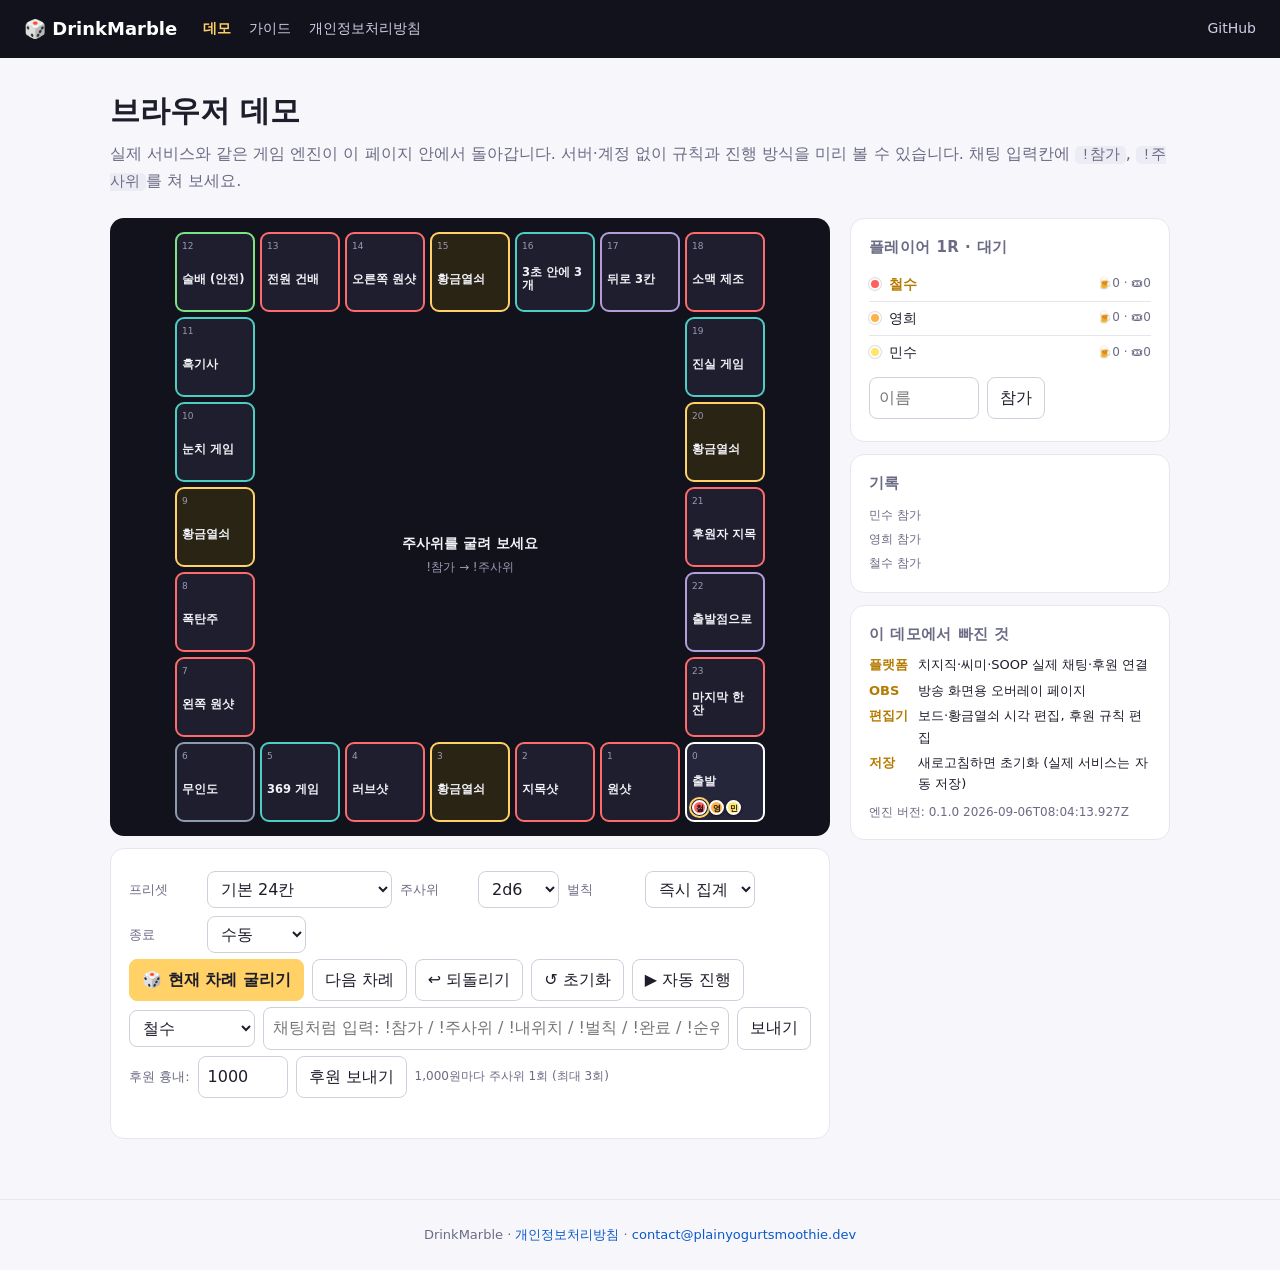
==== demo.html @ de24de2c "Site v2: landing, streamer guide, in-browser demo running the real engine - index.html: hero, how-it" ====
<!doctype html>
<html lang="ko">
<head>
<meta charset="utf-8" />
<meta name="viewport" content="width=device-width, initial-scale=1" />
<title>데모 · DrinkMarble</title>
<link rel="stylesheet" href="site.css" />
<style>
  .demo { display: grid; grid-template-columns: minmax(0, 1fr) 320px; gap: 20px; align-items: start; }
  @media (max-width: 960px) { .demo { grid-template-columns: 1fr; } }
  #board { display: grid; gap: 5px; --n: 7; --t: 80px; grid-template-columns: repeat(var(--n), var(--t)); grid-auto-rows: var(--t); justify-content: center; }
  .tile { background: #1e1e2e; border: 2px solid #3a3a55; border-radius: 9px; padding: 5px; display: flex; flex-direction: column; justify-content: space-between; position: relative; overflow: hidden; color: #f2f2f8; transition: transform .15s, box-shadow .15s; }
  .tile .idx { font-size: 9px; color: #9a9ab5; } .tile .name { font-weight: 700; font-size: 11.5px; line-height: 1.15; }
  .tile.DRINK { border-color: #ff6b6b } .tile.MISSION { border-color: #4ecdc4 } .tile.GOLDEN_KEY { border-color: #ffd166; background: #2a2415 } .tile.JAIL { border-color: #8d99ae } .tile.SAFE { border-color: #7ae582 } .tile.MOVE { border-color: #b39ddb } .tile.START { border-color: #fff; background: #26263a }
  .tile.landed { transform: scale(1.06); box-shadow: 0 0 16px #ffd166; z-index: 2 } .tile.step { box-shadow: 0 0 10px #ffd166 inset }
  .pieces { display: flex; flex-wrap: wrap; gap: 2px } .piece { width: 15px; height: 15px; border-radius: 50%; border: 2px solid #fff; font-size: 8px; font-weight: 800; color: #111; display: grid; place-items: center; box-shadow: 0 1px 3px rgba(0,0,0,.6) } .piece.current { outline: 2px solid #ffd166; outline-offset: 1px }
  #center { grid-column: 2 / calc(var(--n)); grid-row: 2 / calc(var(--n)); display: flex; flex-direction: column; align-items: center; justify-content: center; gap: 8px; text-align: center; color: #f2f2f8; padding: 8px }
  .die { width: 48px; height: 48px; border-radius: 10px; background: #fff; color: #111; display: grid; place-items: center; font-size: 26px; font-weight: 900; box-shadow: 0 4px 10px rgba(0,0,0,.5) } .die.rolling { animation: shake .5s infinite } #diceView { display: flex; gap: 8px; min-height: 48px }
  @keyframes shake { 0%{transform:rotate(-8deg)} 50%{transform:rotate(8deg)} 100%{transform:rotate(-8deg)} }
  #result { font-size: 14px; font-weight: 700 } #result small { display: block; font-weight: 500; color: #9a9ab5; font-size: 12px; margin-top: 3px }
  .boardwrap { background: #12121c; border-radius: 14px; padding: 14px; overflow-x: auto }
  .side .card { margin-bottom: 12px }
  .player { display: flex; align-items: center; gap: 8px; padding: 5px 0; border-bottom: 1px solid var(--line); font-size: 14px } .player:last-child { border-bottom: 0 }
  .dot { width: 12px; height: 12px; border-radius: 50%; border: 2px solid #fff; flex: none; box-shadow: 0 0 0 1px #0002 } .player .nm { flex: 1 } .player.current .nm { color: var(--accent-dark); font-weight: 700 } .player .st { color: var(--muted); font-size: 12px }
  .pen { font-size: 13px; padding: 4px 0; display: flex; gap: 6px; align-items: center; border-bottom: 1px solid var(--line) } .pen:last-child { border-bottom: 0 } .pen .who { font-weight: 700; min-width: 54px } .pen.unassigned .who { color: #d33 }
  .log { font-size: 12px; color: var(--muted); max-height: 180px; overflow: auto } .log div { padding: 2px 0 }
  .chat { display: flex; gap: 6px } .chat input { flex: 1; min-width: 0 }
  .row { display: flex; gap: 8px; align-items: center; flex-wrap: wrap; margin: 6px 0 }
  label.f { color: var(--muted); font-size: 13px; min-width: 70px }
  .kv { display: grid; grid-template-columns: auto 1fr; gap: 4px 10px; font-size: 13px } .kv b { color: var(--accent-dark) }
</style>
</head>
<body>
<nav class="top">
  <a class="brand" href="index.html">🎲 DrinkMarble</a>
  <a href="demo.html" class="active">데모</a><a href="guide.html">가이드</a><a href="privacy.html">개인정보처리방침</a>
  <a class="ext" href="https://github.com/PlainYogurtSmoothie/drinkmarble-site" target="_blank" rel="noopener">GitHub</a>
</nav>

<main class="wrap">
  <h1>브라우저 데모</h1>
  <p class="lead">실제 서비스와 같은 게임 엔진이 이 페이지 안에서 돌아갑니다. 서버·계정 없이 규칙과 진행 방식을 미리 볼 수 있습니다. 채팅 입력칸에 <code>!참가</code>, <code>!주사위</code>를 쳐 보세요.</p>

  <div class="demo">
    <div>
      <div class="boardwrap"><div id="board"></div></div>
      <div class="card" style="margin-top:12px">
        <div class="row">
          <label class="f">프리셋</label><select id="preset"></select>
          <label class="f">주사위</label><select id="dice"><option>2d6</option><option>1d6</option><option>1d12</option><option>1d20</option><option>2d12</option><option>3d6</option></select>
          <label class="f">벌칙</label><select id="penalty"><option value="instant">즉시 집계</option><option value="queue">큐(키핑)</option></select>
          <label class="f">종료</label><select id="end"><option value="none">수동</option><option value="rounds">5라운드</option><option value="drinks">5잔</option></select>
        </div>
        <div class="row">
          <button class="btn primary" id="roll">🎲 현재 차례 굴리기</button>
          <button class="btn" id="next">다음 차례</button>
          <button class="btn" id="undo">↩ 되돌리기</button>
          <button class="btn" id="reset">↺ 초기화</button>
          <button class="btn" id="auto">▶ 자동 진행</button>
          <span class="muted" id="status"></span>
        </div>
        <div class="row chat">
          <select id="who"></select>
          <input id="msg" placeholder="채팅처럼 입력: !참가 / !주사위 / !내위치 / !벌칙 / !완료 / !순위" />
          <button class="btn" id="send">보내기</button>
        </div>
        <div class="row"><span class="muted" style="font-size:13px">후원 흉내:</span><input id="amt" type="number" value="1000" style="width:90px" /><button class="btn" id="donate">후원 보내기</button><span class="muted" style="font-size:12px">1,000원마다 주사위 1회 (최대 3회)</span></div>
        <div id="reply" class="muted" style="font-size:13px;min-height:18px"></div>
      </div>
    </div>

    <aside class="side">
      <div class="card"><h3>플레이어 <span class="muted" id="round"></span></h3><div id="players"></div>
        <div class="row" style="margin-top:8px"><input id="newName" placeholder="이름" style="width:110px" /><button class="btn" id="add">참가</button></div></div>
      <div class="card" id="penCard"><h3>벌칙 대기 <span class="muted" id="penCount"></span></h3><div id="pens"></div></div>
      <div class="card"><h3>기록</h3><div class="log" id="log"></div></div>
      <div class="card"><h3>이 데모에서 빠진 것</h3>
        <div class="kv"><b>플랫폼</b><span>치지직·씨미·SOOP 실제 채팅·후원 연결</span><b>OBS</b><span>방송 화면용 오버레이 페이지</span><b>편집기</b><span>보드·황금열쇠 시각 편집, 후원 규칙 편집</span><b>저장</b><span>새로고침하면 초기화 (실제 서비스는 자동 저장)</span></div>
        <p class="muted" style="font-size:12px;margin:8px 0 0">엔진 버전: <span id="ver">-</span></p></div>
    </aside>
  </div>
</main>
<footer class="foot">DrinkMarble · <a href="privacy.html">개인정보처리방침</a> · <a href="mailto:contact@plainyogurtsmoothie.dev">contact@plainyogurtsmoothie.dev</a></footer>

<script type="module">
import { GameEngine, GameError } from './lib/game/engine.js';
import { builtinPresets } from './lib/game/presets.js';
import { parseDiceSpec } from './lib/game/settings.js';

const $ = (s) => document.querySelector(s);
const esc = (s) => String(s ?? '').replace(/[&<>"]/g, (c) => ({ '&': '&amp;', '<': '&lt;', '>': '&gt;', '"': '&quot;' }[c]));
const presets = builtinPresets();
let game = new GameEngine({ settings: { rollCooldownSec: 0 }, timersEnabled: false });
let animating = false, autoTimer = null;
const animPos = new Map();

fetch('lib/game/VERSION').then((r) => r.text()).then((t) => { $('#ver').textContent = t.trim(); }).catch(() => {});

// ---------- 채팅 명령 (서버의 commands.js 를 데모용으로 축약) ----------
function handleChat(who, text) {
  const t = text.trim();
  if (!t.startsWith('!')) return '명령은 ! 로 시작합니다';
  const [c, ...args] = t.slice(1).split(/\s+/);
  const id = `demo:${who}`;
  try {
    switch (c) {
      case '참가': { const p = game.addPlayer({ id, name: who, platform: 'demo' }); return `${p.name} 참가! (${game.playerCount}/${game.settings.maxPlayers})`; }
      case '주사위': case '굴려': { if (!game.getPlayer(id)) return '먼저 !참가'; return fmt(roll(id, {})); }
      case '내위치': { const p = game.getPlayer(id); if (!p) return '참가 중이 아님'; return `${p.name}: ${p.position}번 [${game.board[p.position].name}] / ${p.drinks}잔 / 면제권 ${p.passes}`; }
      case '면제권': { const p = game.usePass(id); return `${p.name} 면제권 사용 (남은 ${p.passes})`; }
      case '벌칙': { const l = game.penalties.filter((x) => x.status === 'pending' && (x.playerId === id || (!x.playerId && x.sourceId === id))); return l.length ? l.map((x) => `#${x.id} ${x.playerName ?? '지목 대기'} ${x.text} ${x.amount}잔`).join(' | ') : '대기 벌칙 없음'; }
      case '완료': { const pen = game.pendingPenalties(id)[0]; if (!pen) return '완료할 벌칙 없음'; game.completePenalty(pen.id); return `✅ ${pen.playerName} ${pen.text} ${pen.amount}잔 완료`; }
      case '지목': { const pen = game.penalties.find((x) => x.status === 'pending' && !x.playerId && x.sourceId === id); if (!pen) return '지목 대기 벌칙 없음'; const tg = game.findPlayerByName(args.join(' ')); if (!tg) return `'${args.join(' ')}' 없음`; game.assignPenalty(pen.id, tg.id); return `${pen.sourceName} → ${tg.name} 지목!`; }
      case '순위': return game.leaderboard().slice(0, 5).map((p) => `${p.rank}위 ${p.name} 🍺${p.drinks}`).join(' | ') || '참가자 없음';
      case '다음': { const p = game.nextTurn(); return p ? `다음 차례: ${p.name}` : '없음'; }
      case '되돌리기': game.undo(); return '↩ 되돌림';
      case '종료': { const s = game.end(args.join(' ') || '수동 종료'); return `🏁 종료 · 총 ${s.totalDrinks}잔 · 1위 ${s.most?.name ?? '-'}`; }
      default: return `알 수 없는 명령: !${c}`;
    }
  } catch (e) { if (e instanceof GameError) return `⚠ ${e.message}`; throw e; }
}
const fmt = (r) => `${r.playerName} ${r.dice.length ? `🎲 ${r.dice.join('+')}=${r.total} → ` : '🎡 '}[${r.tile.name}] ${r.summary}${r.extraTurn ? ' (더블! 한 번 더)' : ''}`;

function roll(id, opts) { const r = game.roll(id, opts); showRoll(r); return r; }

// ---------- 렌더 ----------
function ringCoords(len) {
  const n = Math.max(3, Math.ceil(len / 4) + 1), coords = [];
  for (let i = 0; i < len; i++) { const side = Math.floor(i / (n - 1)), k = i % (n - 1); let r, c;
    if (side === 0) { r = n - 1; c = n - 1 - k; } else if (side === 1) { r = n - 1 - k; c = 0; } else if (side === 2) { r = 0; c = k; } else { r = k; c = n - 1; }
    coords.push({ r: r + 1, c: c + 1 }); }
  return { n, coords };
}
let boardKey = null;
function renderBoard() {
  const st = game.toJSON();
  const key = JSON.stringify(st.board.map((t) => [t.name, t.type]));
  if (key !== boardKey) {
    boardKey = key;
    const { n, coords } = ringCoords(st.board.length);
    const b = $('#board'); b.style.setProperty('--n', n); b.style.setProperty('--t', n > 9 ? '64px' : n > 7 ? '72px' : '80px'); b.innerHTML = '';
    st.board.forEach((t, i) => { const el = document.createElement('div'); el.className = `tile ${t.type}`; el.style.gridRow = coords[i].r; el.style.gridColumn = coords[i].c; el.dataset.idx = i;
      el.innerHTML = `<div class="idx">${st.gameType === 'roulette' ? '' : i}</div><div class="name">${esc(t.name)}</div><div class="pieces"></div>`; b.appendChild(el); });
    const c = document.createElement('div'); c.id = 'center'; c.innerHTML = `<div id="diceView"></div><div id="result">주사위를 굴려 보세요<small>!참가 → !주사위</small></div>`; b.appendChild(c);
  }
  renderPieces(st);
}
function renderPieces(st = game.toJSON()) {
  document.querySelectorAll('.pieces').forEach((p) => (p.innerHTML = ''));
  if (st.gameType !== 'roulette') for (const p of st.players) {
    const pos = animPos.has(p.id) ? animPos.get(p.id) : p.position;
    const h = document.querySelector(`.tile[data-idx="${pos}"] .pieces`); if (!h) continue;
    const el = document.createElement('div'); el.className = 'piece' + (p.id === st.currentPlayerId ? ' current' : ''); el.style.background = p.color; el.textContent = p.name.slice(0, 1); el.title = p.name; h.appendChild(el);
  }
  const top = st.leaderboard?.[0]?.drinks > 0 ? st.leaderboard[0].id : null;
  $('#players').innerHTML = st.players.map((p) => `<div class="player ${p.id === st.currentPlayerId ? 'current' : ''}"><span class="dot" style="background:${p.color}"></span><span class="nm">${p.id === top ? '🏆 ' : ''}${esc(p.name)}</span><span class="st">🍺${p.drinks} · 🎟${p.passes}${p.skipTurns ? ' · 💤' : ''}</span></div>`).join('') || '<div class="muted" style="font-size:13px">참가자 없음. 아래에서 추가하거나 채팅에 !참가</div>';
  $('#round').textContent = `${st.round}R · ${{ lobby: '대기', playing: '진행', paused: '일시정지', ended: '종료' }[st.status]}`;
  const pens = st.penalties; $('#penCard').style.display = pens.length ? '' : 'none'; $('#penCount').textContent = `${pens.length}건`;
  $('#pens').innerHTML = pens.map((p) => `<div class="pen ${p.playerId ? '' : 'unassigned'}"><span class="who">${p.playerName ? esc(p.playerName) : '지목 대기'}</span><span style="flex:1">${esc(p.text)} ${p.amount}잔</span>${p.playerId ? `<button class="btn sm" data-done="${p.id}">완료</button>` : `<select data-assign="${p.id}"><option value="">지목…</option>${st.players.map((x) => `<option value="${esc(x.id)}">${esc(x.name)}</option>`).join('')}</select>`}</div>`).join('');
  $('#pens').querySelectorAll('[data-done]').forEach((b) => (b.onclick = () => { game.completePenalty(b.dataset.done); }));
  $('#pens').querySelectorAll('[data-assign]').forEach((s) => (s.onchange = () => s.value && game.assignPenalty(s.dataset.assign, s.value)));
  $('#who').innerHTML = st.players.map((p) => `<option>${esc(p.name)}</option>`).join('') + '<option value="__new">새 시청자…</option>';
  $('#log').innerHTML = st.history.slice(-30).reverse().map((h) => `<div>${esc(h.text)}</div>`).join('');
  $('#status').textContent = st.status === 'ended' ? `🏁 ${st.endReason}` : '';
  if (st.status === 'ended') { const r = $('#result'); if (r) r.innerHTML = `🏁 게임 종료<small>${esc(st.endReason)} · ` + st.leaderboard.slice(0, 3).map((p) => `${p.rank}위 ${esc(p.name)} ${p.drinks}잔`).join(' · ') + '</small>'; }
}
const sleep = (ms) => new Promise((r) => setTimeout(r, ms));
async function showRoll(r) {
  const dice = $('#diceView'), res = $('#result'); if (!dice) return;
  document.querySelectorAll('.tile.landed,.tile.step').forEach((t) => t.classList.remove('landed', 'step'));
  animating = true;
  if (r.dice.length) { dice.innerHTML = r.dice.map(() => '<div class="die rolling">?</div>').join(''); await sleep(450); dice.innerHTML = r.dice.map((d) => `<div class="die">${d}</div>`).join(''); }
  else dice.innerHTML = '<div style="font-size:40px">🎡</div>';
  if (r.gameType !== 'roulette' && r.total > 0 && r.total <= 60) {
    const len = game.board.length; let pos = r.from;
    for (let i = 0; i < r.total; i++) { pos = (pos + 1) % len; animPos.set(r.playerId, pos); document.querySelectorAll('.tile.step').forEach((t) => t.classList.remove('step')); document.querySelector(`.tile[data-idx="${pos}"]`)?.classList.add('step'); renderPieces(); await sleep(110); }
    if (pos !== r.to) { await sleep(200); animPos.set(r.playerId, r.to); renderPieces(); await sleep(150); }
  }
  animPos.delete(r.playerId); animating = false;
  document.querySelectorAll('.tile.step').forEach((t) => t.classList.remove('step'));
  document.querySelector(`.tile[data-idx="${r.gameType === 'roulette' ? r.tile.id : r.to}"]`)?.classList.add('landed');
  res.innerHTML = `${esc(r.playerName)} → <span style="color:#ffd166">${esc(r.tile.name)}</span>${r.extraTurn ? ' (더블!)' : ''}<small>${esc(r.summary)}</small>`;
  renderPieces();
}
game.on('update', () => renderBoard());

// ---------- 컨트롤 ----------
$('#preset').innerHTML = Object.entries(presets).map(([k, p]) => `<option value="${k}">${esc(p.name)}</option>`).join('');
function applyPreset(key) { const p = presets[key]; try { game.applySettings({ ...p.settings, rollCooldownSec: 0 }); } catch (e) { say(`⚠ ${e.message}`); } game.setBoard(p.tiles); if (p.cards) game.setCards(p.cards); const s = game.settings; $('#dice').value = s.gameType === 'roulette' ? '2d6' : `${s.diceCount}d${s.diceSides}`; }
$('#preset').onchange = () => applyPreset($('#preset').value);
$('#dice').onchange = () => { try { game.applySettings(parseDiceSpec($('#dice').value, game.settings)); say(`주사위 ${$('#dice').value}`); } catch (e) { say(`⚠ ${e.message}`); } };
$('#penalty').onchange = () => game.applySettings({ penaltyMode: $('#penalty').value });
$('#end').onchange = () => { const v = $('#end').value; game.applySettings(v === 'rounds' ? { endCondition: 'rounds', endRounds: 5 } : v === 'drinks' ? { endCondition: 'drinks', endDrinks: 5 } : { endCondition: 'none' }); };
$('#roll').onclick = () => { const c = game.currentPlayer(); if (!c) return say('먼저 참가자를 추가하세요'); try { say(fmt(roll(c.id, { privileged: true }))); } catch (e) { say(`⚠ ${e.message}`); } };
$('#next').onclick = () => { const p = game.nextTurn(); say(p ? `다음: ${p.name}` : '참가자 없음'); };
$('#undo').onclick = () => { try { game.undo(); say('↩ 되돌림'); } catch (e) { say(`⚠ ${e.message}`); } };
$('#reset').onclick = () => { stopAuto(); game.reset({ keepPlayers: true }); say('초기화'); };
$('#add').onclick = () => { const n = $('#newName').value.trim() || `시청자${game.playerCount + 1}`; try { game.addPlayer({ id: `demo:${n}`, name: n, platform: 'demo' }); $('#newName').value = ''; } catch (e) { say(`⚠ ${e.message}`); } };
$('#send').onclick = () => { let who = $('#who').value; if (who === '__new' || !who) who = prompt('시청자 닉네임', `시청자${game.playerCount + 1}`) || 'guest'; say(handleChat(who, $('#msg').value)); $('#msg').value = ''; };
$('#msg').addEventListener('keydown', (e) => { if (e.key === 'Enter') $('#send').click(); });
$('#donate').onclick = () => { const amt = Number($('#amt').value) || 0; const times = Math.min(3, Math.floor(amt / 1000)); if (!times) return say('1,000원 이상이어야 굴러갑니다'); const out = []; for (let i = 0; i < times; i++) { const c = game.currentPlayer(); if (!c) break; try { out.push(fmt(roll(c.id, { by: 'donation', privileged: true }))); } catch (e) { out.push(`⚠ ${e.message}`); break; } } say(`💰 ${amt.toLocaleString()}원 후원 → ${out.join(' / ') || '참가자 없음'}`); };
function stopAuto() { clearInterval(autoTimer); autoTimer = null; $('#auto').textContent = '▶ 자동 진행'; }
$('#auto').onclick = () => { if (autoTimer) return stopAuto(); if (!game.playerCount) return say('먼저 참가자를 추가하세요'); $('#auto').textContent = '⏸ 자동 진행 중'; autoTimer = setInterval(() => { if (animating) return; const c = game.currentPlayer(); if (!c || game.status === 'ended') return stopAuto(); try { roll(c.id, { privileged: true }); } catch { stopAuto(); } }, 2200); };
function say(t) { $('#reply').textContent = t; }

// 시작 상태: 참가자 3명
for (const n of ['철수', '영희', '민수']) game.addPlayer({ id: `demo:${n}`, name: n, platform: 'demo' });
renderBoard();
</script>
</body>
</html>
---- site.css ----
:root { --bg: #f7f7fb; --card: #fff; --line: #e6e6ef; --text: #1d1d2b; --muted: #6b6b85; --accent: #ffd166; --accent-dark: #b57a00; --dark: #12121c; }
* { box-sizing: border-box; }
body { margin: 0; background: var(--bg); color: var(--text); font-family: "Pretendard", "Noto Sans KR", system-ui, sans-serif; line-height: 1.65; }
a { color: #0a58ca; text-decoration: none; } a:hover { text-decoration: underline; }
code { background: #ececf4; padding: 1px 6px; border-radius: 5px; font-size: .92em; }
nav.top { display: flex; gap: 18px; align-items: center; padding: 14px 24px; background: var(--dark); color: #fff; position: sticky; top: 0; z-index: 5; flex-wrap: wrap; }
nav.top a { color: #cfcfe6; font-size: 14px; } nav.top a:hover { color: #fff; text-decoration: none; } nav.top a.active { color: var(--accent); font-weight: 700; }
nav.top .brand { font-weight: 800; font-size: 18px; color: #fff; margin-right: 8px; } nav.top .ext { margin-left: auto; }
.wrap { max-width: 1100px; margin: 0 auto; padding: 28px 20px 60px; }
h1 { font-size: 30px; margin: 0 0 6px; } h2 { font-size: 20px; margin: 40px 0 12px; } h3 { font-size: 15px; margin: 0 0 8px; color: var(--muted); font-weight: 600; letter-spacing: .03em; }
.lead { color: var(--muted); font-size: 16px; margin: 0 0 24px; } .muted { color: var(--muted); }
.card { background: var(--card); border: 1px solid var(--line); border-radius: 14px; padding: 16px 18px; }
.btn { background: #fff; border: 1px solid #cfd0dd; color: var(--text); padding: 7px 12px; border-radius: 8px; font: inherit; cursor: pointer; } .btn:hover { border-color: #9a9ab5; }
.btn.primary { background: var(--accent); border-color: var(--accent); font-weight: 700; } .btn.sm { padding: 2px 8px; font-size: 12px; }
select, input[type=text], input[type=number], input:not([type]) { background: #fff; border: 1px solid #cfd0dd; color: var(--text); padding: 7px 9px; border-radius: 8px; font: inherit; }
.hero { display: grid; grid-template-columns: 1.1fr 1fr; gap: 28px; align-items: center; padding: 20px 0 8px; }
@media (max-width: 860px) { .hero { grid-template-columns: 1fr; } }
.hero img { width: 100%; border-radius: 14px; border: 1px solid var(--line); box-shadow: 0 10px 30px rgba(20, 20, 50, .12); }
.hero .cta { display: flex; gap: 10px; flex-wrap: wrap; margin-top: 16px; } .hero .cta .btn { padding: 10px 16px; font-size: 15px; }
.grid { display: grid; grid-template-columns: repeat(auto-fit, minmax(240px, 1fr)); gap: 14px; }
.feature { background: var(--card); border: 1px solid var(--line); border-radius: 14px; padding: 16px 18px; } .feature b { display: block; margin-bottom: 4px; font-size: 15px; } .feature p { margin: 0; color: var(--muted); font-size: 14px; }
.steps { counter-reset: s; display: grid; grid-template-columns: repeat(auto-fit, minmax(220px, 1fr)); gap: 14px; }
.step { background: var(--card); border: 1px solid var(--line); border-radius: 14px; padding: 16px 18px 16px 56px; position: relative; font-size: 14px; }
.step::before { counter-increment: s; content: counter(s); position: absolute; left: 16px; top: 14px; width: 28px; height: 28px; border-radius: 50%; background: var(--accent); color: #111; font-weight: 800; display: grid; place-items: center; }
.tags .tag { display: inline-block; background: #ececf4; border-radius: 12px; padding: 2px 10px; font-size: 13px; margin: 2px 4px 2px 0; }
table.t { border-collapse: collapse; width: 100%; font-size: 14px; background: var(--card); border-radius: 12px; overflow: hidden; }
table.t th, table.t td { border-bottom: 1px solid var(--line); padding: 9px 12px; text-align: left; vertical-align: top; } table.t th { background: #f0f0f7; color: var(--muted); font-weight: 600; }
details { background: var(--card); border: 1px solid var(--line); border-radius: 12px; padding: 12px 16px; margin: 8px 0; } details summary { cursor: pointer; font-weight: 600; } details p { margin: 8px 0 0; color: var(--muted); font-size: 14px; }
.foot { text-align: center; color: var(--muted); font-size: 13px; padding: 24px; border-top: 1px solid var(--line); }
.pill { display: inline-block; background: #ececf4; border-radius: 10px; padding: 1px 8px; font-size: 12px; color: var(--muted); margin-left: 6px; vertical-align: middle; }
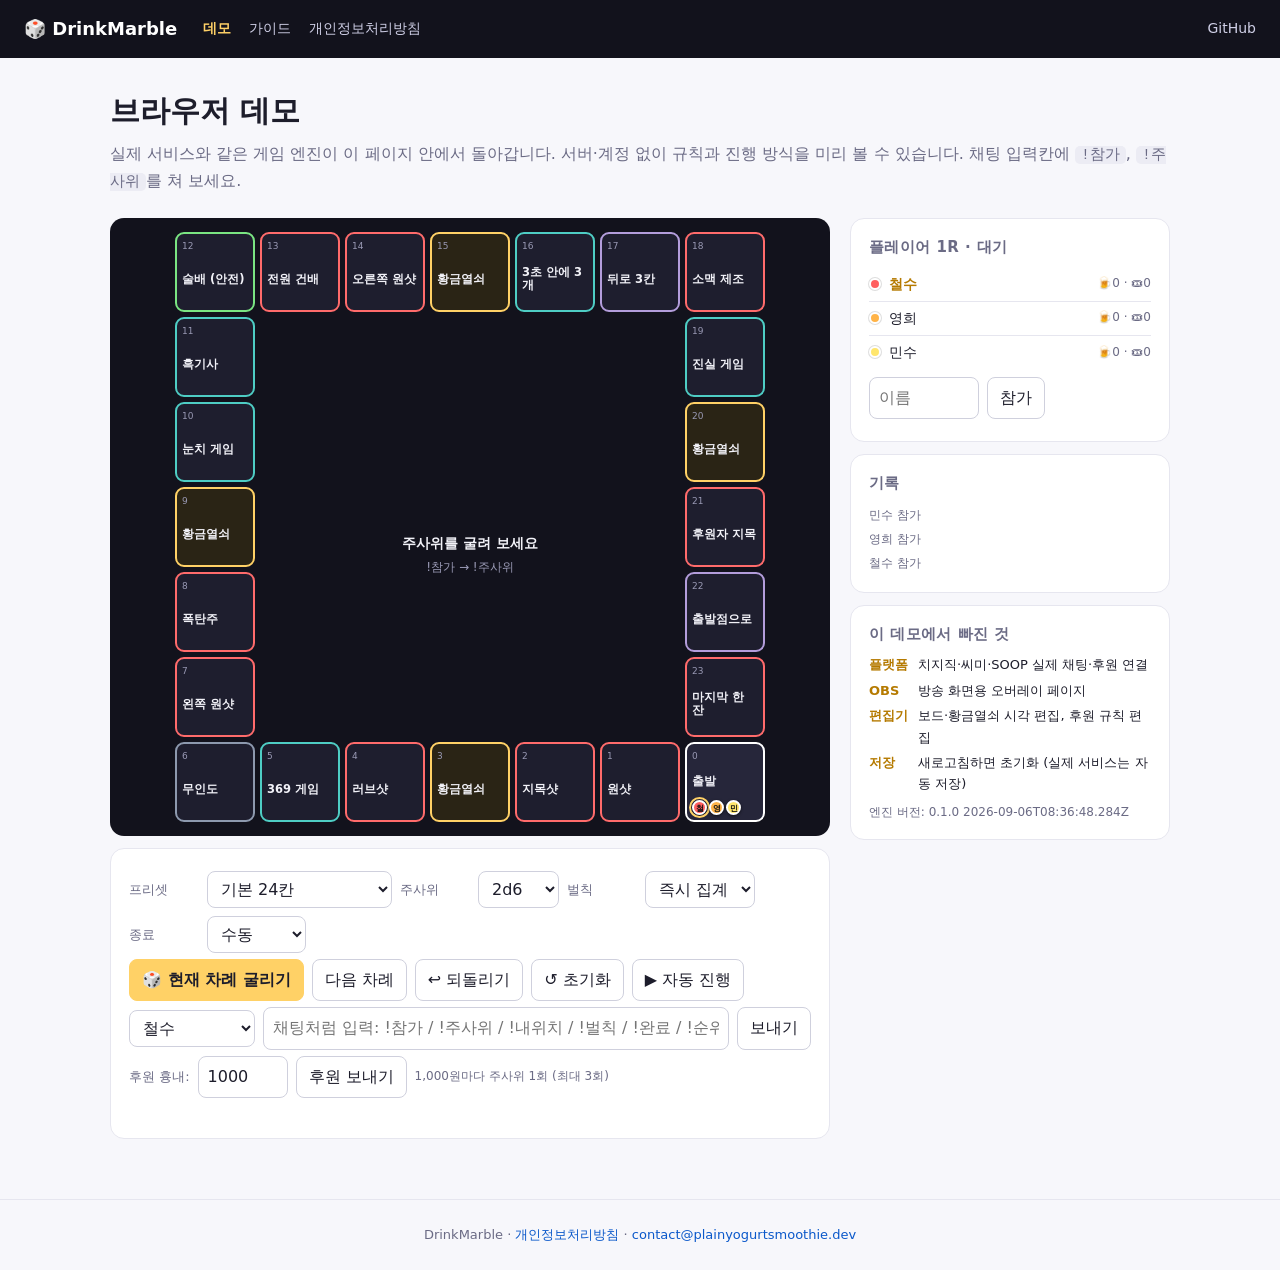
==== commit bb1a66e4: "Demo: use shared format module; sync engine lib (events.js, format.js) Co-Authored-By: Claude Fable " ====
--- a/demo.html
+++ b/demo.html
@@ -86,9 +86,9 @@
 import { GameEngine, GameError } from './lib/game/engine.js';
 import { builtinPresets } from './lib/game/presets.js';
 import { parseDiceSpec } from './lib/game/settings.js';
+import { ringCoords, escapeHtml as esc, formatRoll as fmt } from './lib/game/format.js';
 
 const $ = (s) => document.querySelector(s);
-const esc = (s) => String(s ?? '').replace(/[&<>"]/g, (c) => ({ '&': '&amp;', '<': '&lt;', '>': '&gt;', '"': '&quot;' }[c]));
 const presets = builtinPresets();
 let game = new GameEngine({ settings: { rollCooldownSec: 0 }, timersEnabled: false });
 let animating = false, autoTimer = null;
@@ -119,18 +119,9 @@
     }
   } catch (e) { if (e instanceof GameError) return `⚠ ${e.message}`; throw e; }
 }
-const fmt = (r) => `${r.playerName} ${r.dice.length ? `🎲 ${r.dice.join('+')}=${r.total} → ` : '🎡 '}[${r.tile.name}] ${r.summary}${r.extraTurn ? ' (더블! 한 번 더)' : ''}`;
-
 function roll(id, opts) { const r = game.roll(id, opts); showRoll(r); return r; }
 
-// ---------- 렌더 ----------
-function ringCoords(len) {
-  const n = Math.max(3, Math.ceil(len / 4) + 1), coords = [];
-  for (let i = 0; i < len; i++) { const side = Math.floor(i / (n - 1)), k = i % (n - 1); let r, c;
-    if (side === 0) { r = n - 1; c = n - 1 - k; } else if (side === 1) { r = n - 1 - k; c = 0; } else if (side === 2) { r = 0; c = k; } else { r = k; c = n - 1; }
-    coords.push({ r: r + 1, c: c + 1 }); }
-  return { n, coords };
-}
+// ---------- 렌더 (ringCoords/esc/fmt 는 lib/game/format.js 공용) ----------
 let boardKey = null;
 function renderBoard() {
   const st = game.toJSON();
